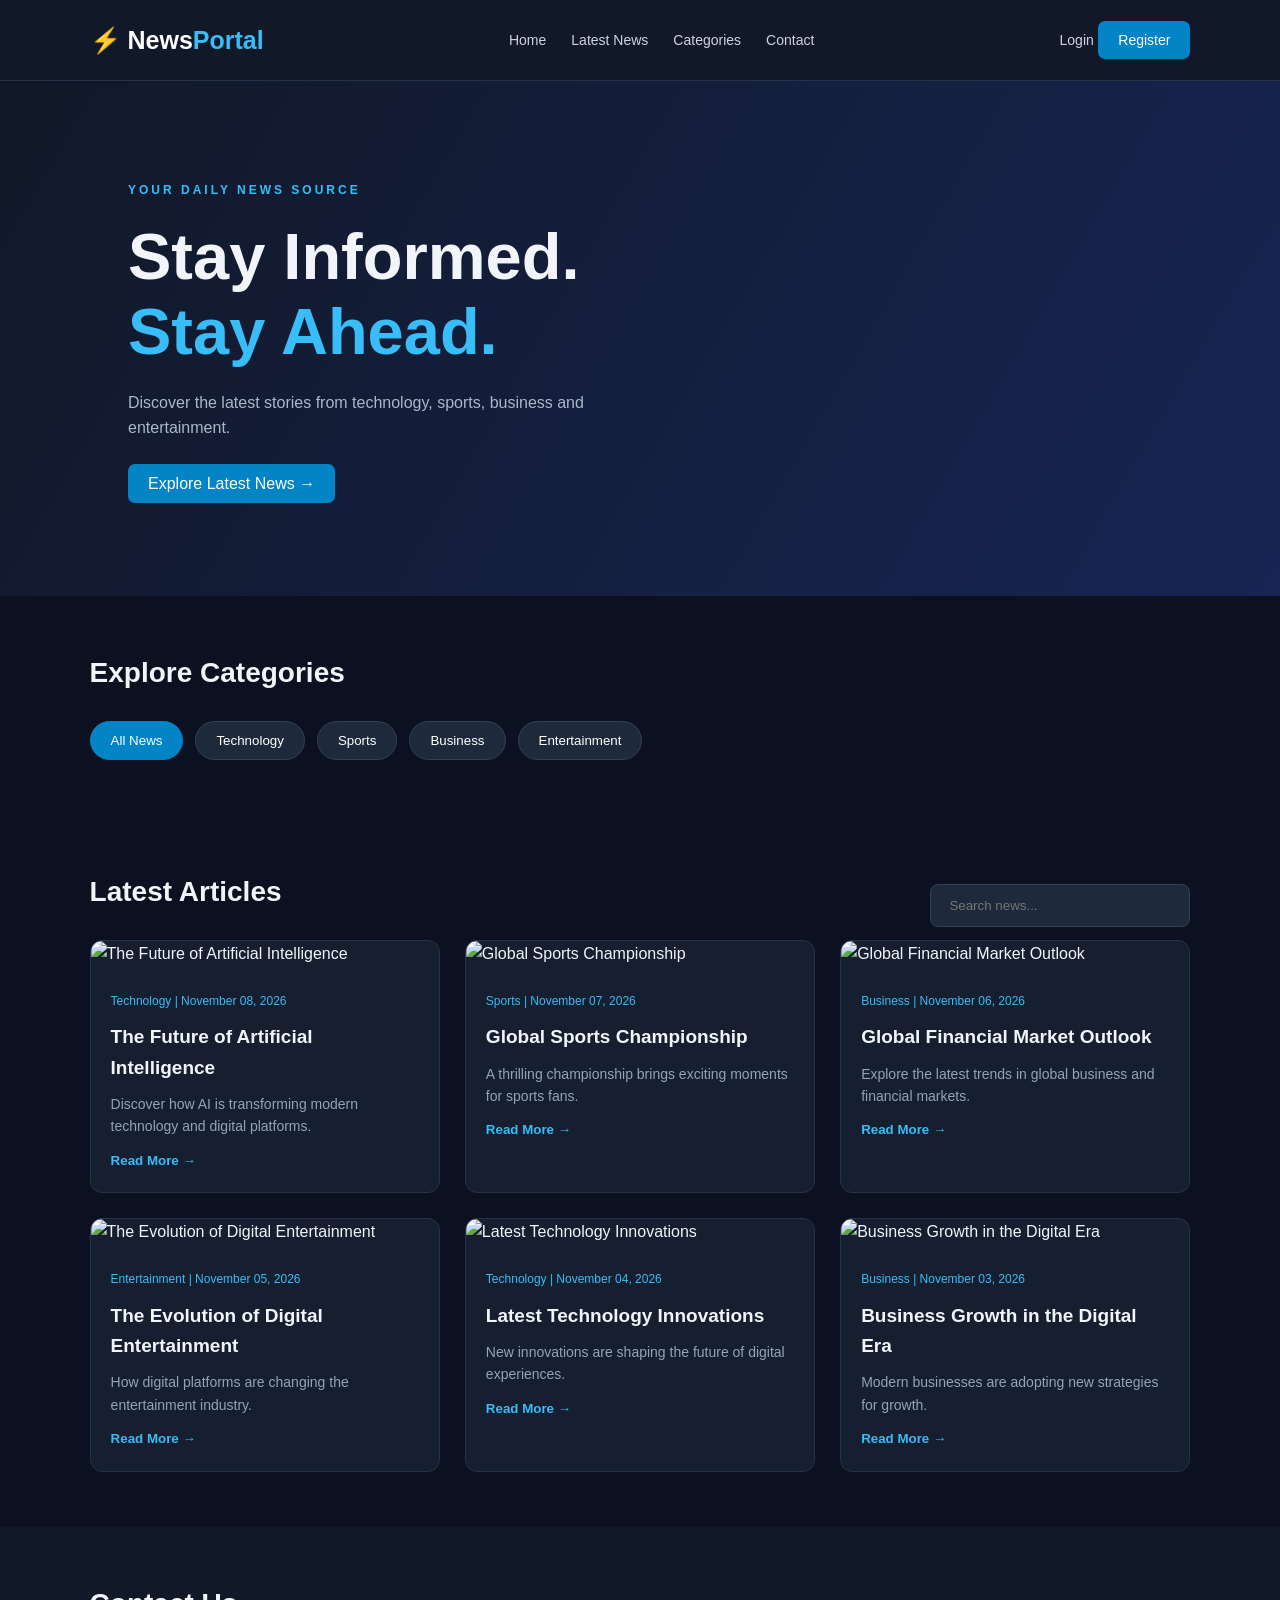
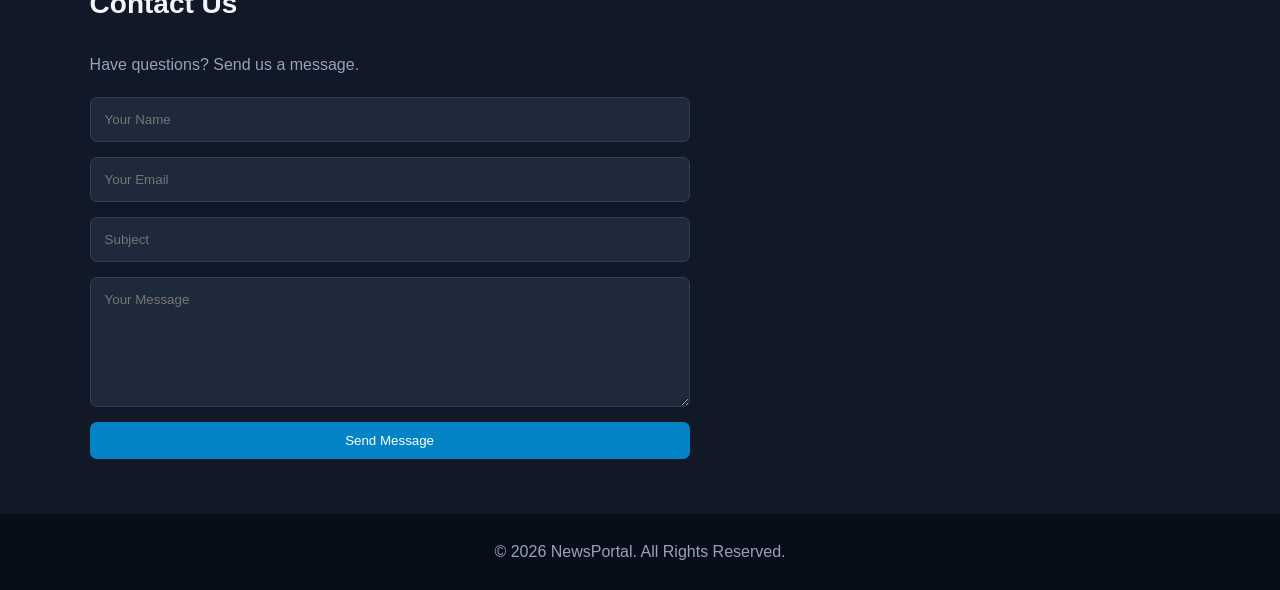
==== frontend/index.html @ 532be7a5 "Add News Portal frontend" ====
<!DOCTYPE html>
<html lang="en">
<head>
    <meta charset="UTF-8">
    <meta name="viewport" content="width=device-width, initial-scale=1.0">
    <title>NewsPortal - Latest News</title>
    <link rel="stylesheet" href="style.css">
</head>
<body>

<header class="navbar">
    <a href="#" class="logo">⚡ News<span>Portal</span></a>
    <nav>
        <a href="#">Home</a>
        <a href="#news">Latest News</a>
        <a href="#categories">Categories</a>
        <a href="#contact">Contact</a>
    </nav>
    <div class="auth">
        <a href="#" id="loginBtn">Login</a>
        <a href="#" id="registerBtn" class="register">Register</a>
    </div>
</header>

<section class="hero">
    <p class="tag">YOUR DAILY NEWS SOURCE</p>
    <h1>Stay Informed.<br><span>Stay Ahead.</span></h1>
    <p>Discover the latest stories from technology, sports, business and entertainment.</p>
    <a href="#news" class="primary-btn">Explore Latest News →</a>
</section>

<section class="container" id="categories">
    <h2>Explore Categories</h2>
    <div class="categories">
        <button data-category="All">All News</button>
        <button data-category="Technology">Technology</button>
        <button data-category="Sports">Sports</button>
        <button data-category="Business">Business</button>
        <button data-category="Entertainment">Entertainment</button>
    </div>
</section>

<section class="container" id="news">
    <div class="section-heading">
        <h2>Latest Articles</h2>
        <input type="search" id="searchInput" placeholder="Search news...">
    </div>
    <div class="news-grid" id="newsContainer">
        <p>Loading latest news...</p>
    </div>
</section>

<section class="container contact" id="contact">
    <h2>Contact Us</h2>
    <p>Have questions? Send us a message.</p>
    <form id="contactForm">
        <input name="name" placeholder="Your Name" required>
        <input name="email" type="email" placeholder="Your Email" required>
        <input name="subject" placeholder="Subject" required>
        <textarea name="message" placeholder="Your Message" required></textarea>
        <button class="primary-btn">Send Message</button>
    </form>
</section>

<footer>
    <p>© 2026 NewsPortal. All Rights Reserved.</p>
</footer>

<script src="app.js"></script>
</body>
</html>
---- frontend/style.css ----
* {
    margin: 0;
    padding: 0;
    box-sizing: border-box;
}

html {
    scroll-behavior: smooth;
}

body {
    font-family: Arial, sans-serif;
    background: #0b1120;
    color: #f1f5f9;
    line-height: 1.6;
}

.navbar {
    display: flex;
    align-items: center;
    justify-content: space-between;
    padding: 20px 7%;
    background: #111827;
    border-bottom: 1px solid #263247;
    position: sticky;
    top: 0;
    z-index: 100;
}

.logo {
    font-size: 25px;
    font-weight: 800;
    color: white;
    text-decoration: none;
}

.logo span, .hero h1 span {
    color: #38bdf8;
}

nav {
    display: flex;
    gap: 25px;
}

nav a, .auth a {
    color: #cbd5e1;
    text-decoration: none;
    font-size: 14px;
}

nav a:hover, .auth a:hover {
    color: #38bdf8;
}

.register, .primary-btn {
    background: #0284c7;
    color: white !important;
    padding: 11px 20px;
    border-radius: 7px;
    text-decoration: none;
    border: none;
    cursor: pointer;
}

.hero {
    min-height: 420px;
    padding: 100px 10%;
    background: linear-gradient(120deg, #111827, #172554);
}

.tag {
    color: #38bdf8;
    letter-spacing: 3px;
    font-size: 12px;
    font-weight: bold;
}

.hero h1 {
    font-size: clamp(40px, 6vw, 65px);
    line-height: 1.15;
    margin: 20px 0;
}

.hero > p:not(.tag) {
    color: #aab7ca;
    max-width: 550px;
    margin-bottom: 30px;
}

.container {
    padding: 55px 7%;
}

.container h2 {
    font-size: 28px;
    margin-bottom: 25px;
}

.categories {
    display: flex;
    flex-wrap: wrap;
    gap: 12px;
}

.categories button {
    background: #1e293b;
    color: white;
    border: 1px solid #334155;
    padding: 11px 20px;
    border-radius: 25px;
    cursor: pointer;
}

.categories button:hover,
.categories button.active {
    background: #0284c7;
    border-color: #0284c7;
}

.section-heading {
    display: flex;
    justify-content: space-between;
    align-items: center;
    gap: 20px;
    flex-wrap: wrap;
}

#searchInput {
    background: #1e293b;
    color: white;
    border: 1px solid #334155;
    padding: 13px 18px;
    border-radius: 8px;
    width: 260px;
    outline: none;
}

.news-grid {
    display: grid;
    grid-template-columns: repeat(3, 1fr);
    gap: 25px;
}

.news-card {
    background: #151f30;
    border: 1px solid #263247;
    border-radius: 12px;
    overflow: hidden;
    transition: transform .25s;
}

.news-card:hover {
    transform: translateY(-6px);
}

.news-card img {
    width: 100%;
    height: 190px;
    object-fit: cover;
}

.news-content {
    padding: 20px;
}

.news-content h3 {
    font-size: 19px;
    margin: 10px 0;
}

.news-content p {
    color: #94a3b8;
    font-size: 14px;
}

.news-meta {
    color: #38bdf8;
    font-size: 12px;
}

.news-content button {
    margin-top: 15px;
    background: transparent;
    color: #38bdf8;
    border: none;
    cursor: pointer;
    font-weight: bold;
}

.contact {
    background: #111827;
}

.contact p {
    color: #94a3b8;
    margin-bottom: 20px;
}

#contactForm {
    max-width: 600px;
    display: grid;
    gap: 15px;
}

#contactForm input, #contactForm textarea {
    width: 100%;
    padding: 14px;
    background: #1e293b;
    border: 1px solid #334155;
    border-radius: 7px;
    color: white;
    font-family: inherit;
}

#contactForm textarea {
    min-height: 130px;
    resize: vertical;
}

footer {
    text-align: center;
    padding: 25px;
    color: #94a3b8;
    background: #080e19;
}

@media (max-width: 850px) {
    .news-grid {
        grid-template-columns: repeat(2, 1fr);
    }

    nav {
        gap: 12px;
    }
}

@media (max-width: 600px) {
    .navbar {
        flex-wrap: wrap;
        gap: 15px;
    }

    nav {
        order: 3;
        width: 100%;
        flex-wrap: wrap;
    }

    .news-grid {
        grid-template-columns: 1fr;
    }

    .hero {
        padding: 70px 7%;
    }

    #searchInput {
        width: 100%;
    }
}
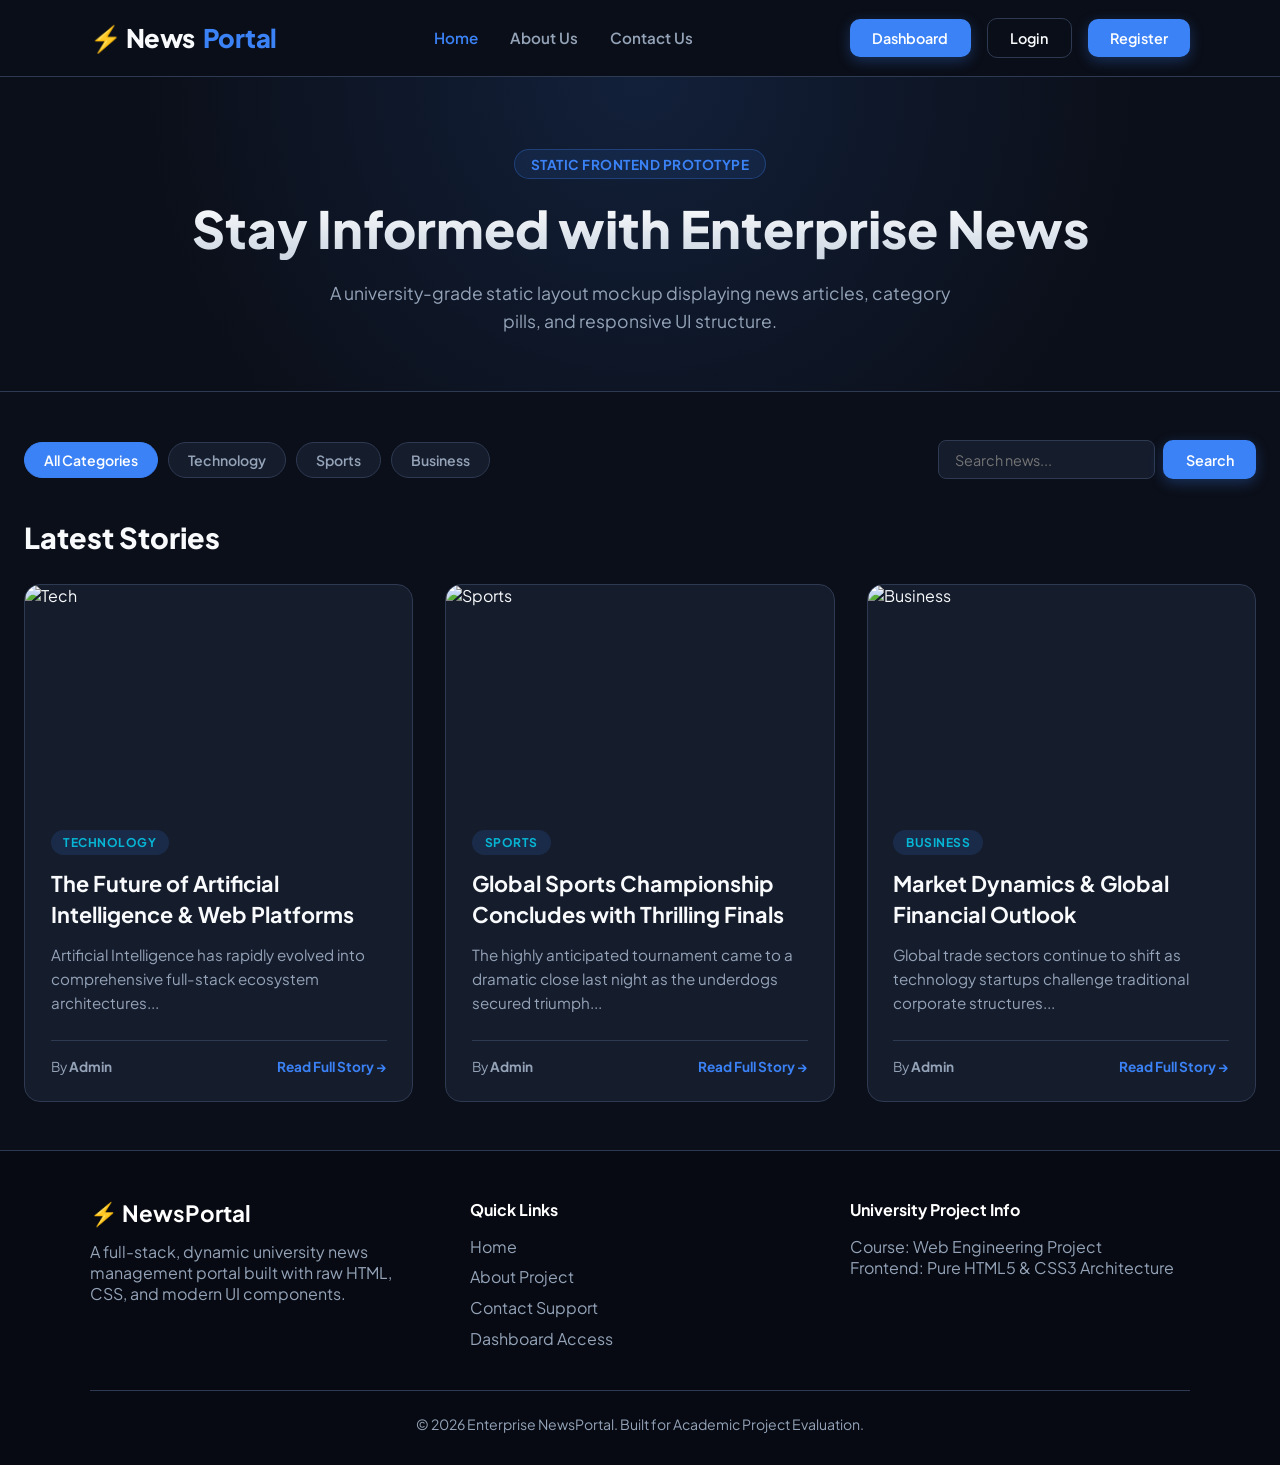
==== commit 92ea4bbd: "Update frontend design and functionality" ====
--- a/frontend/index.html
+++ b/frontend/index.html
@@ -1,72 +1,121 @@
-
 <!DOCTYPE html>
 <html lang="en">
 <head>
     <meta charset="UTF-8">
     <meta name="viewport" content="width=device-width, initial-scale=1.0">
-    <title>NewsPortal - Latest News</title>
+    <title>NewsPortal | Home (Frontend Only)</title>
     <link rel="stylesheet" href="style.css">
 </head>
 <body>
 
-<header class="navbar">
-    <a href="#" class="logo">⚡ News<span>Portal</span></a>
-    <nav>
-        <a href="#">Home</a>
-        <a href="#news">Latest News</a>
-        <a href="#categories">Categories</a>
-        <a href="#contact">Contact</a>
+    <nav class="navbar">
+        <a href="index.html" class="logo">⚡ News<span>Portal</span></a>
+        <ul class="nav-menu">
+            <li><a href="index.html" class="active">Home</a></li>
+            <li><a href="about.html">About Us</a></li>
+            <li><a href="contact.html">Contact Us</a></li>
+        </ul>
+        <div class="nav-actions">
+            <a href="admin.html" class="btn btn-primary">Dashboard</a>
+            <a href="login.html" class="btn btn-outline">Login</a>
+            <a href="register.html" class="btn btn-primary">Register</a>
+        </div>
     </nav>
-    <div class="auth">
-        <a href="#" id="loginBtn">Login</a>
-        <a href="#" id="registerBtn" class="register">Register</a>
+
+    <header class="hero">
+        <span class="hero-tag">Static Frontend Prototype</span>
+        <h1>Stay Informed with Enterprise News</h1>
+        <p>A university-grade static layout mockup displaying news articles, category pills, and responsive UI structure.</p>
+    </header>
+
+    <div class="container">
+        <div class="filter-bar">
+            <div class="category-pills">
+                <a href="index.html" class="pill active">All Categories</a>
+                <a href="tech.html" class="pill">Technology</a>
+                <a href="sports.html" class="pill">Sports</a>
+                <a href="business.html" class="pill">Business</a>
+            </div>
+            <div class="search-form">
+                <input type="text" class="search-input" placeholder="Search news...">
+                <button type="button" class="btn btn-primary">Search</button>
+            </div>
+        </div>
+
+        <h2 style="margin-bottom: 1.8rem; font-weight: 800; font-size: 1.8rem;">Latest Stories</h2>
+
+        <div class="grid">
+            <article class="card">
+                <div class="card-img-wrapper">
+                    <img src="https://images.unsplash.com/photo-1518770660439-4636190af475?w=600" alt="Tech" class="card-img">
+                </div>
+                <div class="card-body">
+                    <span class="badge">Technology</span>
+                    <h3 class="card-title"><a href="view.html">The Future of Artificial Intelligence & Web Platforms</a></h3>
+                    <p class="card-text">Artificial Intelligence has rapidly evolved into comprehensive full-stack ecosystem architectures...</p>
+                    <div class="card-meta">
+                        <span>By <strong>Admin</strong></span>
+                        <a href="view.html">Read Full Story →</a>
+                    </div>
+                </div>
+            </article>
+
+            <article class="card">
+                <div class="card-img-wrapper">
+                    <img src="https://images.unsplash.com/photo-1461896836934-ffe607ba8211?w=600" alt="Sports" class="card-img">
+                </div>
+                <div class="card-body">
+                    <span class="badge">Sports</span>
+                    <h3 class="card-title"><a href="view.html">Global Sports Championship Concludes with Thrilling Finals</a></h3>
+                    <p class="card-text">The highly anticipated tournament came to a dramatic close last night as the underdogs secured triumph...</p>
+                    <div class="card-meta">
+                        <span>By <strong>Admin</strong></span>
+                        <a href="view.html">Read Full Story →</a>
+                    </div>
+                </div>
+            </article>
+
+            <article class="card">
+                <div class="card-img-wrapper">
+                    <img src="https://images.unsplash.com/photo-1460925895917-afdab827c52f?w=600" alt="Business" class="card-img">
+                </div>
+                <div class="card-body">
+                    <span class="badge">Business</span>
+                    <h3 class="card-title"><a href="view.html">Market Dynamics & Global Financial Outlook</a></h3>
+                    <p class="card-text">Global trade sectors continue to shift as technology startups challenge traditional corporate structures...</p>
+                    <div class="card-meta">
+                        <span>By <strong>Admin</strong></span>
+                        <a href="view.html">Read Full Story →</a>
+                    </div>
+                </div>
+            </article>
+        </div>
     </div>
-</header>
 
-<section class="hero">
-    <p class="tag">YOUR DAILY NEWS SOURCE</p>
-    <h1>Stay Informed.<br><span>Stay Ahead.</span></h1>
-    <p>Discover the latest stories from technology, sports, business and entertainment.</p>
-    <a href="#news" class="primary-btn">Explore Latest News →</a>
-</section>
-
-<section class="container" id="categories">
-    <h2>Explore Categories</h2>
-    <div class="categories">
-        <button data-category="All">All News</button>
-        <button data-category="Technology">Technology</button>
-        <button data-category="Sports">Sports</button>
-        <button data-category="Business">Business</button>
-        <button data-category="Entertainment">Entertainment</button>
-    </div>
-</section>
-
-<section class="container" id="news">
-    <div class="section-heading">
-        <h2>Latest Articles</h2>
-        <input type="search" id="searchInput" placeholder="Search news...">
-    </div>
-    <div class="news-grid" id="newsContainer">
-        <p>Loading latest news...</p>
-    </div>
-</section>
-
-<section class="container contact" id="contact">
-    <h2>Contact Us</h2>
-    <p>Have questions? Send us a message.</p>
-    <form id="contactForm">
-        <input name="name" placeholder="Your Name" required>
-        <input name="email" type="email" placeholder="Your Email" required>
-        <input name="subject" placeholder="Subject" required>
-        <textarea name="message" placeholder="Your Message" required></textarea>
-        <button class="primary-btn">Send Message</button>
-    </form>
-</section>
-
-<footer>
-    <p>© 2026 NewsPortal. All Rights Reserved.</p>
-</footer>
-
-<script src="app.js"></script>
+    <footer>
+        <div class="footer-content">
+            <div class="footer-brand">
+                <h3>⚡ NewsPortal</h3>
+                <p>A full-stack, dynamic university news management portal built with raw HTML, CSS, and modern UI components.</p>
+            </div>
+            <div class="footer-links">
+                <h4>Quick Links</h4>
+                <ul>
+                    <li><a href="index.html">Home</a></li>
+                    <li><a href="about.html">About Project</a></li>
+                    <li><a href="contact.html">Contact Support</a></li>
+                    <li><a href="admin.html">Dashboard Access</a></li>
+                </ul>
+            </div>
+            <div class="footer-contact">
+                <h4>University Project Info</h4>
+                <p>Course: Web Engineering Project</p>
+                <p>Frontend: Pure HTML5 & CSS3 Architecture</p>
+            </div>
+        </div>
+        <div class="footer-bottom">
+            <p>&copy; 2026 Enterprise NewsPortal. Built for Academic Project Evaluation.</p>
+        </div>
+    </footer>
 </body>
 </html>
--- a/frontend/style.css
+++ b/frontend/style.css
@@ -1,262 +1,452 @@
+@import url('https://fonts.googleapis.com/css2?family=Plus+Jakarta+Sans:wght@300;400;500;600;700;800&display=swap');
+
+:root {
+    --primary: #3b82f6;
+    --primary-hover: #2563eb;
+    --bg-dark: #0b0f19;
+    --bg-card: #151c2c;
+    --bg-surface: #1e293b;
+    --border: #2e3a52;
+    --text-main: #f8fafc;
+    --text-muted: #94a3b8;
+    --accent: #06b6d4;
+    --danger: #ef4444;
+    --success: #10b981;
+}
 
 * {
     margin: 0;
     padding: 0;
     box-sizing: border-box;
-}
-
-html {
-    scroll-behavior: smooth;
+    font-family: 'Plus Jakarta Sans', sans-serif;
 }
 
 body {
-    font-family: Arial, sans-serif;
-    background: #0b1120;
-    color: #f1f5f9;
-    line-height: 1.6;
-}
-
+    background-color: var(--bg-dark);
+    color: var(--text-main);
+    min-height: 100vh;
+    display: flex;
+    flex-direction: column;
+}
+
+/* NAVBAR */
 .navbar {
-    display: flex;
-    align-items: center;
+    background: rgba(11, 15, 25, 0.95);
+    backdrop-filter: blur(16px);
+    border-bottom: 1px solid var(--border);
+    padding: 1.1rem 7%;
+    display: flex;
     justify-content: space-between;
-    padding: 20px 7%;
-    background: #111827;
-    border-bottom: 1px solid #263247;
+    align-items: center;
     position: sticky;
     top: 0;
-    z-index: 100;
+    z-index: 1000;
 }
 
 .logo {
-    font-size: 25px;
+    font-size: 1.6rem;
     font-weight: 800;
+    color: var(--text-main);
+    text-decoration: none;
+    display: flex;
+    align-items: center;
+    gap: 8px;
+    letter-spacing: -0.5px;
+}
+
+.logo span {
+    color: var(--primary);
+}
+
+.nav-menu {
+    display: flex;
+    gap: 2rem;
+    align-items: center;
+    list-style: none;
+}
+
+.nav-menu a {
+    color: var(--text-muted);
+    text-decoration: none;
+    font-weight: 600;
+    font-size: 0.95rem;
+    transition: all 0.25s ease;
+}
+
+.nav-menu a:hover, .nav-menu a.active {
+    color: var(--primary);
+}
+
+.nav-actions {
+    display: flex;
+    align-items: center;
+    gap: 1rem;
+}
+
+/* BUTTONS */
+.btn {
+    padding: 0.65rem 1.4rem;
+    border-radius: 10px;
+    font-weight: 600;
+    font-size: 0.9rem;
+    text-decoration: none;
+    cursor: pointer;
+    border: none;
+    transition: all 0.3s cubic-bezier(0.4, 0, 0.2, 1);
+    display: inline-flex;
+    align-items: center;
+    gap: 6px;
+}
+
+.btn-primary {
+    background: var(--primary);
+    color: #ffffff;
+    box-shadow: 0 4px 14px rgba(59, 130, 246, 0.3);
+}
+
+.btn-primary:hover {
+    background: var(--primary-hover);
+    transform: translateY(-2px);
+}
+
+.btn-outline {
+    border: 1px solid var(--border);
+    color: var(--text-main);
+    background: transparent;
+}
+
+.btn-outline:hover {
+    background: var(--bg-surface);
+    border-color: var(--primary);
+}
+
+.btn-danger {
+    background: var(--danger);
     color: white;
-    text-decoration: none;
-}
-
-.logo span, .hero h1 span {
-    color: #38bdf8;
-}
-
-nav {
-    display: flex;
-    gap: 25px;
-}
-
-nav a, .auth a {
-    color: #cbd5e1;
-    text-decoration: none;
-    font-size: 14px;
-}
-
-nav a:hover, .auth a:hover {
-    color: #38bdf8;
-}
-
-.register, .primary-btn {
-    background: #0284c7;
-    color: white !important;
-    padding: 11px 20px;
-    border-radius: 7px;
-    text-decoration: none;
-    border: none;
-    cursor: pointer;
-}
-
+}
+
+.btn-danger:hover {
+    background: #dc2626;
+}
+
+/* HERO SECTION */
 .hero {
-    min-height: 420px;
-    padding: 100px 10%;
-    background: linear-gradient(120deg, #111827, #172554);
-}
-
-.tag {
-    color: #38bdf8;
-    letter-spacing: 3px;
-    font-size: 12px;
-    font-weight: bold;
+    background: radial-gradient(circle at top, rgba(59, 130, 246, 0.15) 0%, transparent 70%);
+    padding: 4.5rem 7% 3.5rem 7%;
+    text-align: center;
+    border-bottom: 1px solid var(--border);
+}
+
+.hero-tag {
+    display: inline-block;
+    padding: 0.35rem 1rem;
+    background: rgba(59, 130, 246, 0.1);
+    color: var(--primary);
+    border: 1px solid rgba(59, 130, 246, 0.3);
+    border-radius: 20px;
+    font-size: 0.85rem;
+    font-weight: 700;
+    margin-bottom: 1.2rem;
+    text-transform: uppercase;
+    letter-spacing: 0.5px;
 }
 
 .hero h1 {
-    font-size: clamp(40px, 6vw, 65px);
-    line-height: 1.15;
-    margin: 20px 0;
-}
-
-.hero > p:not(.tag) {
-    color: #aab7ca;
-    max-width: 550px;
-    margin-bottom: 30px;
-}
-
+    font-size: 3.2rem;
+    font-weight: 800;
+    margin-bottom: 1.2rem;
+    line-height: 1.2;
+    background: linear-gradient(180deg, #ffffff 0%, #cbd5e1 100%);
+    -webkit-background-clip: text;
+    -webkit-text-fill-color: transparent;
+}
+
+.hero p {
+    color: var(--text-muted);
+    font-size: 1.1rem;
+    max-width: 650px;
+    margin: 0 auto;
+    line-height: 1.6;
+}
+
+/* SEARCH & CATEGORY BAR */
+.filter-bar {
+    display: flex;
+    justify-content: space-between;
+    align-items: center;
+    gap: 1.5rem;
+    margin-bottom: 2.5rem;
+    flex-wrap: wrap;
+}
+
+.category-pills {
+    display: flex;
+    gap: 0.6rem;
+    flex-wrap: wrap;
+}
+
+.pill {
+    padding: 0.5rem 1.2rem;
+    border-radius: 30px;
+    background: var(--bg-card);
+    border: 1px solid var(--border);
+    color: var(--text-muted);
+    text-decoration: none;
+    font-size: 0.88rem;
+    font-weight: 600;
+    transition: all 0.25s ease;
+}
+
+.pill:hover, .pill.active {
+    background: var(--primary);
+    color: white;
+    border-color: var(--primary);
+}
+
+.search-form {
+    display: flex;
+    gap: 0.5rem;
+}
+
+.search-input {
+    padding: 0.55rem 1rem;
+    border-radius: 8px;
+    background: var(--bg-card);
+    border: 1px solid var(--border);
+    color: white;
+    font-size: 0.9rem;
+}
+
+.search-input:focus {
+    outline: none;
+    border-color: var(--primary);
+}
+
+/* LAYOUT CONTAINER */
 .container {
-    padding: 55px 7%;
-}
-
-.container h2 {
-    font-size: 28px;
-    margin-bottom: 25px;
-}
-
-.categories {
-    display: flex;
-    flex-wrap: wrap;
-    gap: 12px;
-}
-
-.categories button {
-    background: #1e293b;
+    max-width: 1280px;
+    margin: 3rem auto;
+    padding: 0 1.5rem;
+    flex: 1;
+    width: 100%;
+}
+
+/* GRID LAYOUT */
+.grid {
+    display: grid;
+    grid-template-columns: repeat(auto-fill, minmax(350px, 1fr));
+    gap: 2rem;
+}
+
+.card {
+    background: var(--bg-card);
+    border: 1px solid var(--border);
+    border-radius: 16px;
+    overflow: hidden;
+    transition: all 0.35s ease;
+    display: flex;
+    flex-direction: column;
+}
+
+.card:hover {
+    transform: translateY(-8px);
+    border-color: var(--primary);
+    box-shadow: 0 20px 30px -10px rgba(0, 0, 0, 0.6);
+}
+
+.card-img-wrapper {
+    position: relative;
+    width: 100%;
+    height: 220px;
+    overflow: hidden;
+}
+
+.card-img {
+    width: 100%;
+    height: 100%;
+    object-fit: cover;
+    transition: transform 0.5s ease;
+}
+
+.card:hover .card-img {
+    transform: scale(1.06);
+}
+
+.card-body {
+    padding: 1.6rem;
+    display: flex;
+    flex-direction: column;
+    flex: 1;
+}
+
+.badge {
+    background: rgba(59, 130, 246, 0.15);
+    color: var(--accent);
+    padding: 0.3rem 0.8rem;
+    border-radius: 20px;
+    font-size: 0.75rem;
+    font-weight: 700;
+    text-transform: uppercase;
+    width: fit-content;
+    margin-bottom: 0.9rem;
+    letter-spacing: 0.5px;
+}
+
+.card-title {
+    font-size: 1.35rem;
+    font-weight: 700;
+    margin-bottom: 0.8rem;
+    color: var(--text-main);
+    line-height: 1.4;
+}
+
+.card-title a {
+    color: inherit;
+    text-decoration: none;
+}
+
+.card-title a:hover {
+    color: var(--primary);
+}
+
+.card-text {
+    color: var(--text-muted);
+    font-size: 0.95rem;
+    line-height: 1.6;
+    margin-bottom: 1.5rem;
+    flex: 1;
+}
+
+.card-meta {
+    display: flex;
+    justify-content: space-between;
+    align-items: center;
+    font-size: 0.85rem;
+    color: var(--text-muted);
+    border-top: 1px solid var(--border);
+    padding-top: 1.1rem;
+}
+
+.card-meta a {
+    color: var(--primary);
+    font-weight: 700;
+    text-decoration: none;
+}
+
+/* FORMS & TABLES */
+.auth-card {
+    max-width: 480px;
+    margin: 2rem auto;
+    background: var(--bg-card);
+    padding: 2.8rem;
+    border-radius: 20px;
+    border: 1px solid var(--border);
+    box-shadow: 0 25px 50px -12px rgba(0, 0, 0, 0.5);
+}
+
+.form-group {
+    margin-bottom: 1.4rem;
+}
+
+.form-group label {
+    display: block;
+    margin-bottom: 0.5rem;
+    font-weight: 600;
+    font-size: 0.92rem;
+    color: var(--text-main);
+}
+
+.form-control {
+    width: 100%;
+    padding: 0.85rem 1.1rem;
+    border-radius: 10px;
+    background: var(--bg-dark);
+    border: 1px solid var(--border);
+    color: var(--text-main);
+    font-size: 0.95rem;
+    transition: border-color 0.25s ease;
+}
+
+.form-control:focus {
+    outline: none;
+    border-color: var(--primary);
+}
+
+.table-responsive {
+    overflow-x: auto;
+    border-radius: 12px;
+    border: 1px solid var(--border);
+    margin-top: 1.5rem;
+}
+
+table {
+    width: 100%;
+    border-collapse: collapse;
+    background: var(--bg-card);
+}
+
+th, td {
+    padding: 1.1rem 1.4rem;
+    text-align: left;
+    border-bottom: 1px solid var(--border);
+}
+
+th {
+    background: rgba(15, 23, 42, 0.8);
+    color: var(--text-muted);
+    font-weight: 700;
+    font-size: 0.88rem;
+    text-transform: uppercase;
+}
+
+/* FOOTER */
+footer {
+    background: #070a12;
+    border-top: 1px solid var(--border);
+    padding: 3rem 7% 2rem 7%;
+    color: var(--text-muted);
+    margin-top: auto;
+}
+
+.footer-content {
+    display: grid;
+    grid-template-columns: repeat(auto-fit, minmax(250px, 1fr));
+    gap: 2.5rem;
+    margin-bottom: 2rem;
+}
+
+.footer-brand h3 {
+    font-size: 1.4rem;
     color: white;
-    border: 1px solid #334155;
-    padding: 11px 20px;
-    border-radius: 25px;
-    cursor: pointer;
-}
-
-.categories button:hover,
-.categories button.active {
-    background: #0284c7;
-    border-color: #0284c7;
-}
-
-.section-heading {
-    display: flex;
-    justify-content: space-between;
-    align-items: center;
-    gap: 20px;
-    flex-wrap: wrap;
-}
-
-#searchInput {
-    background: #1e293b;
+    margin-bottom: 0.8rem;
+}
+
+.footer-links h4, .footer-contact h4 {
     color: white;
-    border: 1px solid #334155;
-    padding: 13px 18px;
-    border-radius: 8px;
-    width: 260px;
-    outline: none;
-}
-
-.news-grid {
-    display: grid;
-    grid-template-columns: repeat(3, 1fr);
-    gap: 25px;
-}
-
-.news-card {
-    background: #151f30;
-    border: 1px solid #263247;
-    border-radius: 12px;
-    overflow: hidden;
-    transition: transform .25s;
-}
-
-.news-card:hover {
-    transform: translateY(-6px);
-}
-
-.news-card img {
-    width: 100%;
-    height: 190px;
-    object-fit: cover;
-}
-
-.news-content {
-    padding: 20px;
-}
-
-.news-content h3 {
-    font-size: 19px;
-    margin: 10px 0;
-}
-
-.news-content p {
-    color: #94a3b8;
-    font-size: 14px;
-}
-
-.news-meta {
-    color: #38bdf8;
-    font-size: 12px;
-}
-
-.news-content button {
-    margin-top: 15px;
-    background: transparent;
-    color: #38bdf8;
-    border: none;
-    cursor: pointer;
-    font-weight: bold;
-}
-
-.contact {
-    background: #111827;
-}
-
-.contact p {
-    color: #94a3b8;
-    margin-bottom: 20px;
-}
-
-#contactForm {
-    max-width: 600px;
-    display: grid;
-    gap: 15px;
-}
-
-#contactForm input, #contactForm textarea {
-    width: 100%;
-    padding: 14px;
-    background: #1e293b;
-    border: 1px solid #334155;
-    border-radius: 7px;
-    color: white;
-    font-family: inherit;
-}
-
-#contactForm textarea {
-    min-height: 130px;
-    resize: vertical;
-}
-
-footer {
+    margin-bottom: 1rem;
+    font-size: 1rem;
+}
+
+.footer-links ul {
+    list-style: none;
+}
+
+.footer-links li {
+    margin-bottom: 0.6rem;
+}
+
+.footer-links a {
+    color: var(--text-muted);
+    text-decoration: none;
+}
+
+.footer-links a:hover {
+    color: var(--primary);
+}
+
+.footer-bottom {
     text-align: center;
-    padding: 25px;
-    color: #94a3b8;
-    background: #080e19;
-}
-
-@media (max-width: 850px) {
-    .news-grid {
-        grid-template-columns: repeat(2, 1fr);
-    }
-
-    nav {
-        gap: 12px;
-    }
-}
-
-@media (max-width: 600px) {
-    .navbar {
-        flex-wrap: wrap;
-        gap: 15px;
-    }
-
-    nav {
-        order: 3;
-        width: 100%;
-        flex-wrap: wrap;
-    }
-
-    .news-grid {
-        grid-template-columns: 1fr;
-    }
-
-    .hero {
-        padding: 70px 7%;
-    }
-
-    #searchInput {
-        width: 100%;
-    }
-}
+    border-top: 1px solid var(--border);
+    padding-top: 1.5rem;
+    font-size: 0.88rem;
+}
